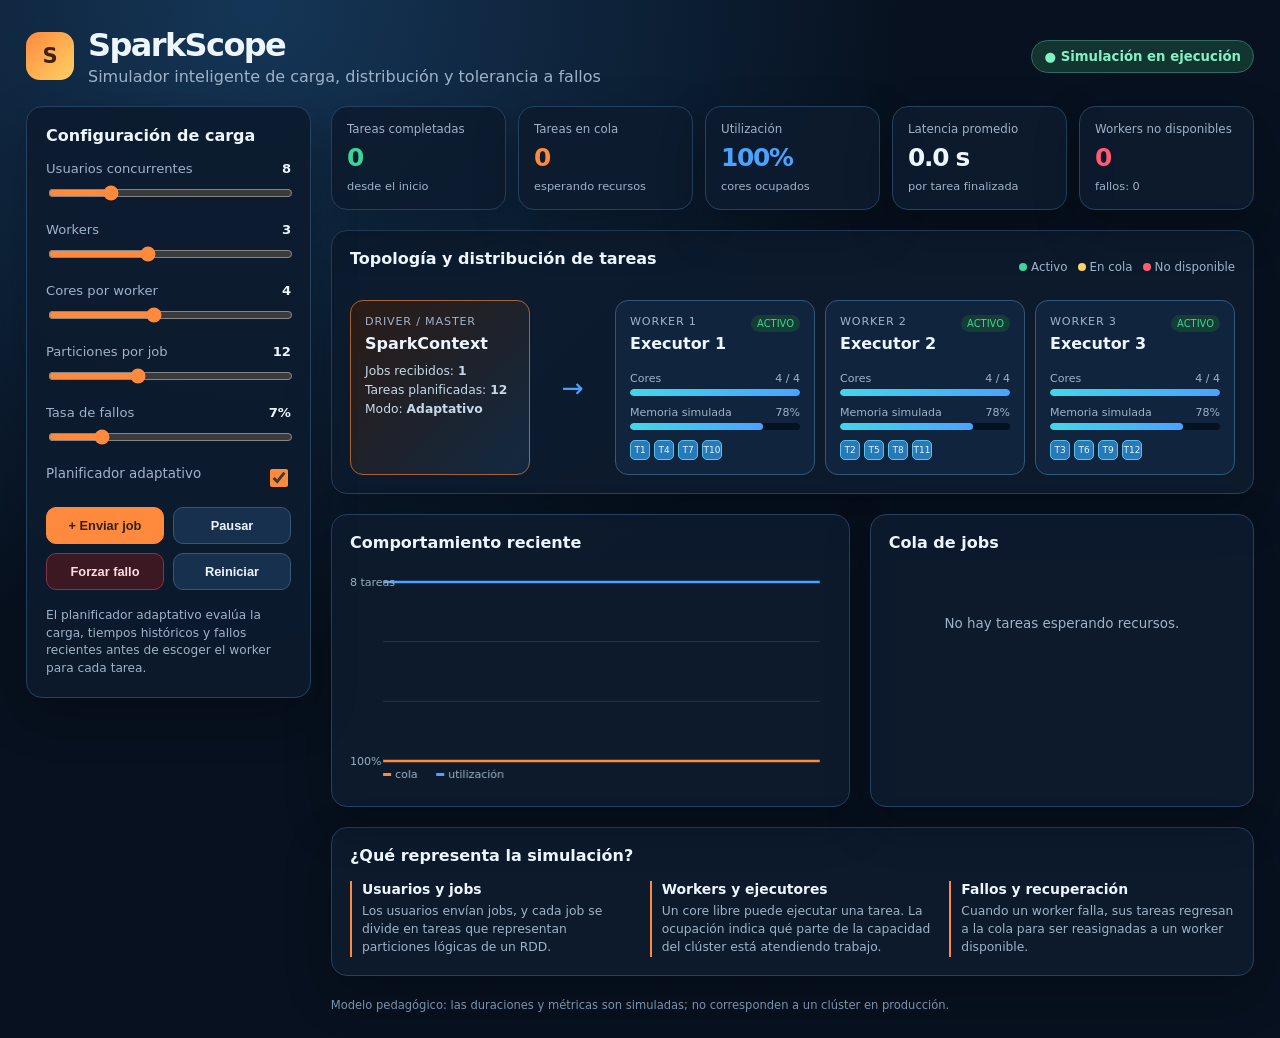
==== Simulador_Spark/index.html @ d9f94829 "subir simulador spark rdd" ====
<!doctype html>
<html lang="es">
<head>
  <meta charset="utf-8">
  <meta name="viewport" content="width=device-width, initial-scale=1">
  <title>SparkScope | Simulador Apache Spark</title>
  <style>
    :root{--bg:#07111f;--panel:#0d1b2e;--line:#24415f;--text:#edf5ff;--muted:#9fb3c8;--blue:#4aa3ff;--cyan:#41d7e7;--orange:#ff8a3d;--red:#ff5c73;--green:#3bd698;--yellow:#ffd166}
    *{box-sizing:border-box} body{margin:0;background:radial-gradient(circle at 20% 0,#153657 0,var(--bg) 45%);color:var(--text);font-family:Inter,system-ui,sans-serif}
    .shell{max-width:1500px;margin:auto;padding:26px}.head{display:flex;justify-content:space-between;gap:18px;align-items:center;margin-bottom:20px}.brand{display:flex;gap:14px;align-items:center}.logo{width:48px;height:48px;display:grid;place-items:center;border-radius:14px;background:linear-gradient(135deg,var(--orange),#ffd166);color:#3b210f;font-weight:900;font-size:21px}.head h1{margin:0;font-size:2rem;letter-spacing:-.05em}.head p{margin:3px 0 0;color:var(--muted)}.status{border:1px solid #2e6d64;color:#84f0c5;background:#12352f;border-radius:20px;padding:8px 12px;font-size:.83rem;font-weight:700}
    .layout{display:grid;grid-template-columns:285px minmax(0,1fr);gap:20px}.panel{background:rgba(13,27,46,.91);border:1px solid var(--line);border-radius:16px;box-shadow:0 18px 45px #0004}.controls{padding:19px;height:max-content;position:sticky;top:15px}h2{font-size:1rem;margin:0 0 16px}.control{margin-bottom:17px}.control-row{display:flex;justify-content:space-between;color:var(--muted);font-size:.82rem;margin-bottom:7px}.control-row b{color:var(--text)}input[type=range]{width:100%;accent-color:var(--orange)}.toggle{display:flex;justify-content:space-between;gap:10px;color:var(--muted);font-size:.84rem;margin-bottom:17px}.toggle input{accent-color:var(--orange);width:18px;height:18px}.buttons{display:grid;grid-template-columns:1fr 1fr;gap:9px}.btn{border:1px solid #345777;border-radius:10px;padding:10px;background:#17304d;color:var(--text);font-weight:700;font-size:.8rem;cursor:pointer}.btn:hover{background:#204264}.primary{background:var(--orange);border-color:var(--orange);color:#35200e}.danger{background:#3b1822;border-color:#863547;color:#ffdce2}.note{color:var(--muted);font-size:.76rem;line-height:1.45;margin:17px 0 0}
    .metrics{display:grid;grid-template-columns:repeat(5,1fr);gap:12px;margin-bottom:20px}.metric{padding:15px}.metric label{display:block;color:var(--muted);font-size:.74rem}.metric strong{display:block;font-size:1.55rem;letter-spacing:-.05em;margin:7px 0 3px}.metric small{color:var(--muted);font-size:.71rem}.green{color:var(--green)}.orange{color:var(--orange)}.blue{color:var(--blue)}.red{color:var(--red)}
    .cluster{padding:18px;margin-bottom:20px}.cluster-head{display:flex;justify-content:space-between;gap:10px;align-items:center;margin-bottom:16px}.legend{color:var(--muted);font-size:.74rem}.legend span{margin-left:10px}.legend i{display:inline-block;width:8px;height:8px;border-radius:50%;margin-right:4px}.topology{display:grid;grid-template-columns:180px 65px minmax(0,1fr);align-items:stretch;gap:10px}.node{padding:14px;border:1px solid #315879;border-radius:13px;background:#10243d}.driver{border-color:#a96331;background:linear-gradient(135deg,#2b1b15,#122941)}.type{font-size:.7rem;letter-spacing:.07em;text-transform:uppercase;color:var(--muted)}.name{font-weight:850;margin:6px 0 9px}.node-data{font-size:.77rem;line-height:1.55;color:#c7d9e9}.arrow{display:grid;place-items:center;color:var(--blue);font-size:1.65rem}.workers{display:grid;grid-template-columns:repeat(auto-fit,minmax(172px,1fr));gap:10px}.worker.down{background:#2a1621;border-color:#8d3549}.worker-top{display:flex;justify-content:space-between;gap:6px}.badge{font-size:.62rem;border-radius:20px;padding:3px 6px;background:#143e35;color:var(--green);height:max-content}.down .badge{color:#ff9cac;background:#4a1927}.bar-label{display:flex;justify-content:space-between;color:var(--muted);font-size:.69rem;margin:10px 0 4px}.bar{height:7px;background:#07111f;border-radius:20px;overflow:hidden}.bar div{height:100%;background:linear-gradient(90deg,var(--cyan),var(--blue));border-radius:20px}.down .bar div{background:var(--red)}.tasks{display:flex;flex-wrap:wrap;gap:4px;margin-top:10px}.task{width:20px;height:20px;border:1px solid #5bc2ec;background:#267ab8;border-radius:5px;display:grid;place-items:center;font-size:.56rem}.empty{background:#162b42;border-color:#29445e;color:#66809a}
    .bottom{display:grid;grid-template-columns:1.35fr 1fr;gap:20px}.chart,.queue,.info{padding:18px}canvas{width:100%;height:220px;display:block;margin-top:12px}.jobs{display:grid;gap:8px;max-height:250px;overflow:auto}.job{border-left:3px solid var(--yellow);padding:8px 10px;background:#10243d;border-radius:0 8px 8px 0;font-size:.78rem}.job span{color:var(--muted)}.empty-msg{color:var(--muted);text-align:center;padding:48px 8px;font-size:.84rem}.info{margin-top:20px}.info-grid{display:grid;grid-template-columns:repeat(3,1fr);gap:14px}.info-item{border-left:2px solid var(--orange);padding-left:10px}.info-item h3{font-size:.87rem;margin:0}.info-item p{color:var(--muted);font-size:.77rem;line-height:1.45;margin:6px 0 0}footer{text-align:center;color:#7892ad;font-size:.72rem;margin:22px 0 0}
    @media(max-width:1080px){.layout{grid-template-columns:1fr}.controls{position:static}.metrics{grid-template-columns:repeat(3,1fr)}}@media(max-width:680px){.shell{padding:15px}.head{align-items:flex-start}.head h1{font-size:1.55rem}.head p{font-size:.8rem}.status{display:none}.metrics,.bottom,.info-grid{grid-template-columns:1fr}.topology{grid-template-columns:1fr}.arrow{transform:rotate(90deg);min-height:28px}}
  </style>
</head>
<body>
  <div class="shell">
    <header class="head">
      <div class="brand"><div class="logo">S</div><div><h1>SparkScope</h1><p>Simulador inteligente de carga, distribución y tolerancia a fallos</p></div></div>
      <div class="status" id="status">● Simulación en ejecución</div>
    </header>
    <div class="layout">
      <aside class="panel controls">
        <h2>Configuración de carga</h2>
        <div class="control"><div class="control-row"><span>Usuarios concurrentes</span><b id="usersValue">8</b></div><input id="users" type="range" min="1" max="30" value="8"></div>
        <div class="control"><div class="control-row"><span>Workers</span><b id="workersValue">3</b></div><input id="workers" type="range" min="1" max="6" value="3"></div>
        <div class="control"><div class="control-row"><span>Cores por worker</span><b id="coresValue">4</b></div><input id="cores" type="range" min="1" max="8" value="4"></div>
        <div class="control"><div class="control-row"><span>Particiones por job</span><b id="partitionsValue">12</b></div><input id="partitions" type="range" min="2" max="30" value="12"></div>
        <div class="control"><div class="control-row"><span>Tasa de fallos</span><b id="faultValue">7%</b></div><input id="faultRate" type="range" min="0" max="35" value="7"></div>
        <label class="toggle"><span>Planificador adaptativo</span><input id="adaptive" type="checkbox" checked></label>
        <div class="buttons"><button class="btn primary" id="addJob">+ Enviar job</button><button class="btn" id="toggle">Pausar</button><button class="btn danger" id="fail">Forzar fallo</button><button class="btn" id="reset">Reiniciar</button></div>
        <p class="note">El planificador adaptativo evalúa la carga, tiempos históricos y fallos recientes antes de escoger el worker para cada tarea.</p>
      </aside>
      <main>
        <section class="metrics">
          <article class="panel metric"><label>Tareas completadas</label><strong class="green" id="completed">0</strong><small>desde el inicio</small></article>
          <article class="panel metric"><label>Tareas en cola</label><strong class="orange" id="queued">0</strong><small>esperando recursos</small></article>
          <article class="panel metric"><label>Utilización</label><strong class="blue" id="utilization">0%</strong><small>cores ocupados</small></article>
          <article class="panel metric"><label>Latencia promedio</label><strong id="latency">0.0 s</strong><small>por tarea finalizada</small></article>
          <article class="panel metric"><label>Workers no disponibles</label><strong class="red" id="down">0</strong><small>fallos: <span id="failures">0</span></small></article>
        </section>
        <section class="panel cluster">
          <div class="cluster-head"><h2>Topología y distribución de tareas</h2><div class="legend"><span><i style="background:#3bd698"></i>Activo</span><span><i style="background:#ffd166"></i>En cola</span><span><i style="background:#ff5c73"></i>No disponible</span></div></div>
          <div class="topology">
            <article class="node driver"><div class="type">Driver / Master</div><div class="name">SparkContext</div><div class="node-data">Jobs recibidos: <b id="jobsReceived">0</b><br>Tareas planificadas: <b id="scheduled">0</b><br>Modo: <b id="mode">Adaptativo</b></div></article>
            <div class="arrow">→</div><div class="workers" id="workersContainer"></div>
          </div>
        </section>
        <section class="bottom">
          <article class="panel chart"><h2>Comportamiento reciente</h2><canvas id="chart"></canvas></article>
          <article class="panel queue"><h2>Cola de jobs</h2><div class="jobs" id="jobs"></div></article>
        </section>
        <section class="panel info"><h2>¿Qué representa la simulación?</h2><div class="info-grid">
          <div class="info-item"><h3>Usuarios y jobs</h3><p>Los usuarios envían jobs, y cada job se divide en tareas que representan particiones lógicas de un RDD.</p></div>
          <div class="info-item"><h3>Workers y ejecutores</h3><p>Un core libre puede ejecutar una tarea. La ocupación indica qué parte de la capacidad del clúster está atendiendo trabajo.</p></div>
          <div class="info-item"><h3>Fallos y recuperación</h3><p>Cuando un worker falla, sus tareas regresan a la cola para ser reasignadas a un worker disponible.</p></div>
        </div></section>
      </main>
    </div>
    <footer>Modelo pedagógico: las duraciones y métricas son simuladas; no corresponden a un clúster en producción.</footer>
  </div>
  <script>
    "use strict";
    // Controles que permiten modificar el tamaño y comportamiento del clúster.
    const input = {
      users: document.getElementById("users"), workers: document.getElementById("workers"),
      cores: document.getElementById("cores"), partitions: document.getElementById("partitions"),
      faultRate: document.getElementById("faultRate"), adaptive: document.getElementById("adaptive")
    };
    const labels = {
      users: document.getElementById("usersValue"), workers: document.getElementById("workersValue"),
      cores: document.getElementById("coresValue"), partitions: document.getElementById("partitionsValue"),
      faultRate: document.getElementById("faultValue")
    };
    // Estado central. Las tareas viven en cola o dentro de un worker.
    const state = {running:true, jobId:0, taskId:0, completed:0, failures:0, totalLatency:0, jobsReceived:0, scheduled:0, autoClock:0, workers:[], queue:[], history:[]};
    function settings(){return {users:+input.users.value,workerCount:+input.workers.value,cores:+input.cores.value,partitions:+input.partitions.value,faultRate:+input.faultRate.value,adaptive:input.adaptive.checked};}
    function random(min,max){return Math.floor(Math.random()*(max-min+1))+min;}
    function updateLabels(){labels.users.textContent=input.users.value;labels.workers.textContent=input.workers.value;labels.cores.textContent=input.cores.value;labels.partitions.textContent=input.partitions.value;labels.faultRate.textContent=input.faultRate.value+"%";}
    function worker(id){return {id:id,status:"up",recovery:0,tasks:[],durations:[],recentFailures:0};}
    // Si se reducen workers, sus tareas no se pierden: regresan a la cola.
    function syncWorkers(){const total=settings().workerCount;while(state.workers.length<total)state.workers.push(worker(state.workers.length+1));while(state.workers.length>total){const removed=state.workers.pop();removed.tasks.forEach(function(t){t.assignedTo=null;state.queue.unshift(t);});}}
    // Un job se divide en una tarea por cada partición seleccionada.
    function submitJob(){const cfg=settings(),id=++state.jobId;for(let i=0;i<cfg.partitions;i+=1)state.queue.push({id:++state.taskId,jobId:id,remaining:random(4,11),original:0,wait:0,assignedTo:null});state.jobsReceived+=1;state.scheduled+=cfg.partitions;}
    function freeWorkers(){const cfg=settings();return state.workers.filter(function(w){return w.status==="up"&&w.tasks.length<cfg.cores;});}
    // La puntuación representa una decisión adaptativa basada en observaciones previas.
    function score(w,cores){const avg=w.durations.length?w.durations.reduce(function(a,b){return a+b;},0)/w.durations.length:7;return w.tasks.length/cores*5+avg*.18+w.tasks.length*.14+w.recentFailures*1.4;}
    function schedule(){const cfg=settings();let available=freeWorkers();while(state.queue.length&&available.length){let chosen=available[0];if(cfg.adaptive)chosen=available.reduce(function(best,candidate){return score(candidate,cfg.cores)<score(best,cfg.cores)?candidate:best;},available[0]);const task=state.queue.shift();task.assignedTo=chosen.id;task.original=task.remaining;chosen.tasks.push(task);available=freeWorkers();}}
    function progress(){state.workers.forEach(function(w){if(w.status!=="up")return;for(let i=w.tasks.length-1;i>=0;i-=1){const task=w.tasks[i];task.remaining-=1;if(task.remaining<=0){const latency=task.original+task.wait;state.completed+=1;state.totalLatency+=latency;w.durations.push(task.original);if(w.durations.length>10)w.durations.shift();w.tasks.splice(i,1);}}});state.queue.forEach(function(t){t.wait+=1;});}
    // Al fallar, las tareas activas vuelven a estar disponibles para reasignación.
    function failWorker(w){if(!w||w.status!=="up")return false;w.status="down";w.recovery=random(5,10);w.recentFailures+=1;state.failures+=1;w.tasks.forEach(function(t){t.assignedTo=null;t.remaining=Math.max(2,t.remaining);state.queue.unshift(t);});w.tasks=[];return true;}
    function recover(){state.workers.forEach(function(w){if(w.status==="down"){w.recovery-=1;if(w.recovery<=0){w.status="up";w.recentFailures=Math.max(0,w.recentFailures-1);}}});}
    function autoJob(){const cfg=settings();state.autoClock+=1;const interval=Math.max(3,19-Math.floor(cfg.users/2));if(state.autoClock>=interval){submitJob();state.autoClock=0;}}
    function randomFailure(){const cfg=settings();if(Math.random()<cfg.faultRate/1000){const candidates=state.workers.filter(function(w){return w.status==="up";});if(candidates.length)failWorker(candidates[random(0,candidates.length-1)]);}}
    function pct(value,total){return total?Math.min(100,Math.round(value*100/total)):0;}
    function record(){const cfg=settings(),capacity=state.workers.length*cfg.cores,active=state.workers.reduce(function(sum,w){return sum+w.tasks.length;},0);state.history.push({queue:state.queue.length,util:pct(active,capacity)});if(state.history.length>30)state.history.shift();}
    function renderWorkers(){const cfg=settings(),box=document.getElementById("workersContainer");box.innerHTML="";state.workers.forEach(function(w){const active=w.tasks.length,memory=Math.min(100,active*18+(w.status==="down"?0:6)),card=document.createElement("article");card.className="node worker"+(w.status==="down"?" down":"");let tasks="";for(let i=0;i<cfg.cores;i+=1){const t=w.tasks[i];tasks+=t?'<div class="task" title="Job '+t.jobId+', tarea '+t.id+'">T'+t.id+"</div>":'<div class="task empty">·</div>';}const status=w.status==="down"?"RECUPERANDO "+w.recovery+"s":"ACTIVO";card.innerHTML='<div class="worker-top"><div><div class="type">Worker '+w.id+'</div><div class="name">Executor '+w.id+'</div></div><span class="badge">'+status+"</span></div>"+'<div class="bar-label"><span>Cores</span><span>'+active+" / "+cfg.cores+"</span></div><div class=\"bar\"><div style=\"width:"+pct(active,cfg.cores)+'%"></div></div><div class="bar-label"><span>Memoria simulada</span><span>'+memory+'%</span></div><div class="bar"><div style="width:'+memory+'%"></div></div><div class="tasks">'+tasks+"</div>";box.appendChild(card);});}
    function renderJobs(){const box=document.getElementById("jobs");if(!state.queue.length){box.innerHTML='<div class="empty-msg">No hay tareas esperando recursos.</div>';return;}const grouped={};state.queue.forEach(function(t){grouped[t.jobId]=(grouped[t.jobId]||0)+1;});box.innerHTML=Object.keys(grouped).slice(0,8).map(function(id){return '<div class="job"><b>Job '+id+"</b><br><span>"+grouped[id]+" tarea(s) pendientes</span></div>";}).join("");}
    function renderMetrics(){const cfg=settings(),capacity=state.workers.length*cfg.cores,active=state.workers.reduce(function(sum,w){return sum+w.tasks.length;},0),down=state.workers.filter(function(w){return w.status!=="up";}).length;document.getElementById("completed").textContent=state.completed;document.getElementById("queued").textContent=state.queue.length;document.getElementById("utilization").textContent=pct(active,capacity)+"%";document.getElementById("latency").textContent=(state.completed?state.totalLatency/state.completed:0).toFixed(1)+" s";document.getElementById("down").textContent=down;document.getElementById("failures").textContent=state.failures;document.getElementById("jobsReceived").textContent=state.jobsReceived;document.getElementById("scheduled").textContent=state.scheduled;document.getElementById("mode").textContent=cfg.adaptive?"Adaptativo":"Primero disponible";document.getElementById("status").textContent=state.running?"● Simulación en ejecución":"● Simulación pausada";}
    // Gráfica Canvas propia para que el archivo no dependa de una biblioteca o CDN.
    function renderChart(){const canvas=document.getElementById("chart"),rect=canvas.getBoundingClientRect(),ratio=window.devicePixelRatio||1,ctx=canvas.getContext("2d");canvas.width=Math.max(1,Math.floor(rect.width*ratio));canvas.height=Math.max(1,Math.floor(rect.height*ratio));ctx.scale(ratio,ratio);const w=rect.width,h=rect.height,p={l:33,r:12,t:14,b:27},data=state.history.length?state.history:[{queue:0,util:0}],maxQueue=Math.max(8,data.reduce(function(m,v){return Math.max(m,v.queue);},0));ctx.clearRect(0,0,w,h);ctx.strokeStyle="rgba(159,179,200,.18)";for(let i=0;i<4;i+=1){const y=p.t+i*(h-p.t-p.b)/3;ctx.beginPath();ctx.moveTo(p.l,y);ctx.lineTo(w-p.r,y);ctx.stroke();}function line(key,max,color){ctx.strokeStyle=color;ctx.lineWidth=2.5;ctx.beginPath();data.forEach(function(v,i){const x=p.l+i*(w-p.l-p.r)/Math.max(1,data.length-1),y=h-p.b-v[key]*(h-p.t-p.b)/max;if(i===0)ctx.moveTo(x,y);else ctx.lineTo(x,y);});ctx.stroke();}line("queue",maxQueue,"#ff8a3d");line("util",100,"#4aa3ff");ctx.font="11px system-ui";ctx.fillStyle="#ff8a3d";ctx.fillRect(p.l,h-15,8,3);ctx.fillStyle="#9fb3c8";ctx.fillText("cola",p.l+12,h-10);ctx.fillStyle="#4aa3ff";ctx.fillRect(p.l+53,h-15,8,3);ctx.fillStyle="#9fb3c8";ctx.fillText("utilización",p.l+65,h-10);ctx.fillText(maxQueue+" tareas",0,p.t+4);ctx.fillText("100%",0,h-p.b+4);}
    function render(){renderMetrics();renderWorkers();renderJobs();renderChart();}
    // Bucle: recuperación, progreso, nueva carga, fallos, planificación y renderizado.
    function tick(){if(!state.running)return;syncWorkers();recover();progress();autoJob();randomFailure();schedule();record();render();}
    function reset(){Object.assign(state,{running:true,jobId:0,taskId:0,completed:0,failures:0,totalLatency:0,jobsReceived:0,scheduled:0,autoClock:0,workers:[],queue:[],history:[]});syncWorkers();submitJob();schedule();record();document.getElementById("toggle").textContent="Pausar";render();}
    Object.keys(input).forEach(function(key){input[key].addEventListener("input",function(){updateLabels();syncWorkers();schedule();render();});});
    document.getElementById("addJob").addEventListener("click",function(){submitJob();schedule();render();});
    document.getElementById("toggle").addEventListener("click",function(){state.running=!state.running;this.textContent=state.running?"Pausar":"Reanudar";render();});
    document.getElementById("fail").addEventListener("click",function(){const candidates=state.workers.filter(function(w){return w.status==="up";});if(candidates.length)failWorker(candidates[random(0,candidates.length-1)]);schedule();render();});
    document.getElementById("reset").addEventListener("click",reset);window.addEventListener("resize",renderChart);
    updateLabels();reset();window.setInterval(tick,700);
  </script>
</body>
</html>
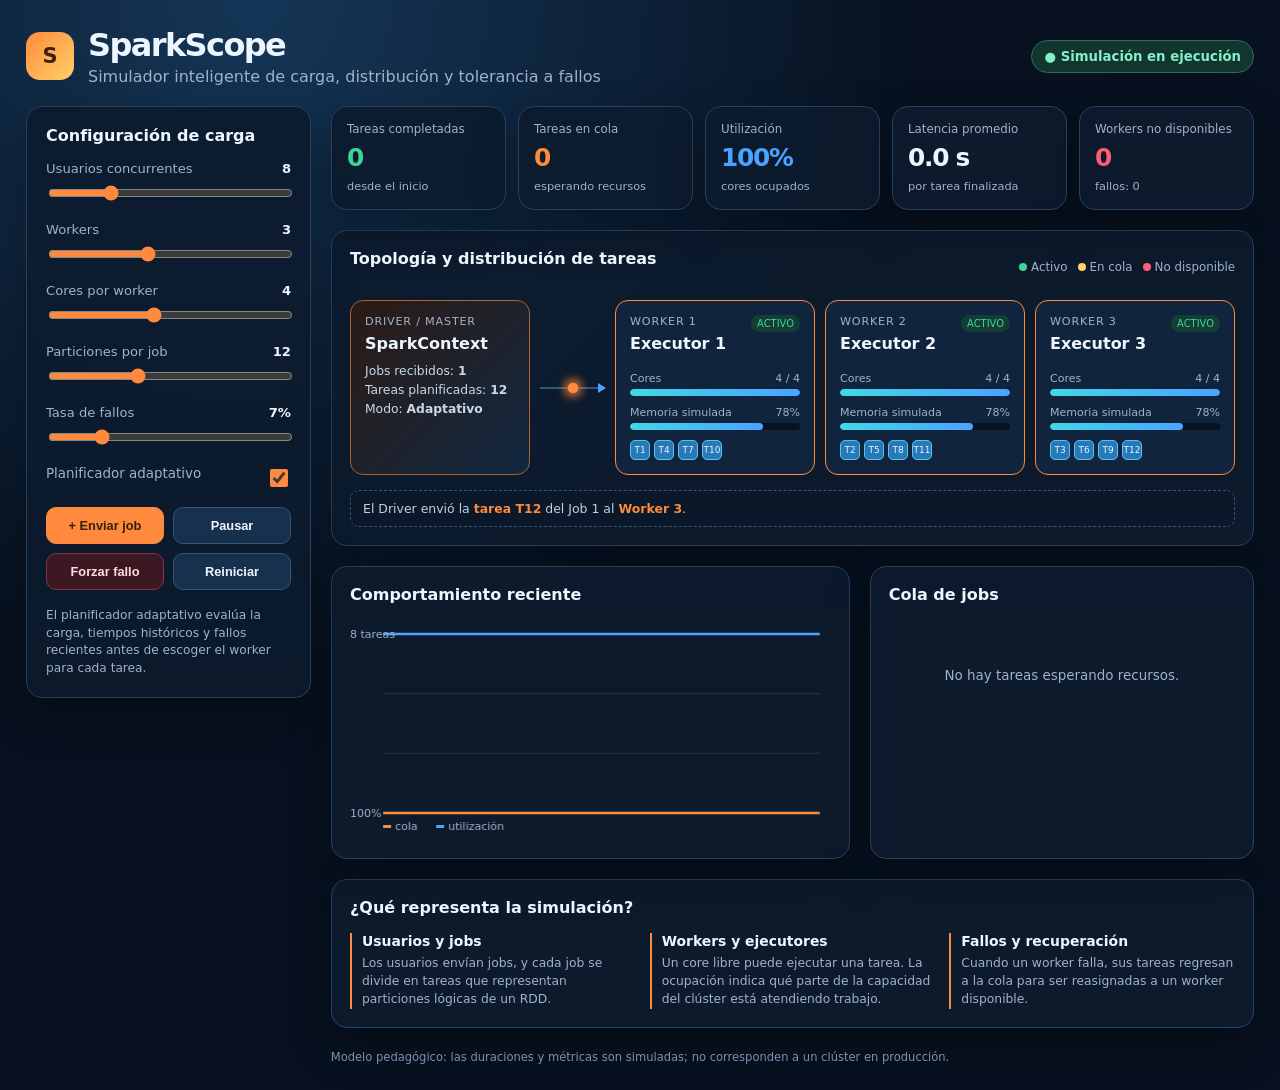
==== commit 806f02f8: "animacion de drivers" ====
--- a/Simulador_Spark/index.html
+++ b/Simulador_Spark/index.html
@@ -4,16 +4,8 @@
   <meta charset="utf-8">
   <meta name="viewport" content="width=device-width, initial-scale=1">
   <title>SparkScope | Simulador Apache Spark</title>
-  <style>
-    :root{--bg:#07111f;--panel:#0d1b2e;--line:#24415f;--text:#edf5ff;--muted:#9fb3c8;--blue:#4aa3ff;--cyan:#41d7e7;--orange:#ff8a3d;--red:#ff5c73;--green:#3bd698;--yellow:#ffd166}
-    *{box-sizing:border-box} body{margin:0;background:radial-gradient(circle at 20% 0,#153657 0,var(--bg) 45%);color:var(--text);font-family:Inter,system-ui,sans-serif}
-    .shell{max-width:1500px;margin:auto;padding:26px}.head{display:flex;justify-content:space-between;gap:18px;align-items:center;margin-bottom:20px}.brand{display:flex;gap:14px;align-items:center}.logo{width:48px;height:48px;display:grid;place-items:center;border-radius:14px;background:linear-gradient(135deg,var(--orange),#ffd166);color:#3b210f;font-weight:900;font-size:21px}.head h1{margin:0;font-size:2rem;letter-spacing:-.05em}.head p{margin:3px 0 0;color:var(--muted)}.status{border:1px solid #2e6d64;color:#84f0c5;background:#12352f;border-radius:20px;padding:8px 12px;font-size:.83rem;font-weight:700}
-    .layout{display:grid;grid-template-columns:285px minmax(0,1fr);gap:20px}.panel{background:rgba(13,27,46,.91);border:1px solid var(--line);border-radius:16px;box-shadow:0 18px 45px #0004}.controls{padding:19px;height:max-content;position:sticky;top:15px}h2{font-size:1rem;margin:0 0 16px}.control{margin-bottom:17px}.control-row{display:flex;justify-content:space-between;color:var(--muted);font-size:.82rem;margin-bottom:7px}.control-row b{color:var(--text)}input[type=range]{width:100%;accent-color:var(--orange)}.toggle{display:flex;justify-content:space-between;gap:10px;color:var(--muted);font-size:.84rem;margin-bottom:17px}.toggle input{accent-color:var(--orange);width:18px;height:18px}.buttons{display:grid;grid-template-columns:1fr 1fr;gap:9px}.btn{border:1px solid #345777;border-radius:10px;padding:10px;background:#17304d;color:var(--text);font-weight:700;font-size:.8rem;cursor:pointer}.btn:hover{background:#204264}.primary{background:var(--orange);border-color:var(--orange);color:#35200e}.danger{background:#3b1822;border-color:#863547;color:#ffdce2}.note{color:var(--muted);font-size:.76rem;line-height:1.45;margin:17px 0 0}
-    .metrics{display:grid;grid-template-columns:repeat(5,1fr);gap:12px;margin-bottom:20px}.metric{padding:15px}.metric label{display:block;color:var(--muted);font-size:.74rem}.metric strong{display:block;font-size:1.55rem;letter-spacing:-.05em;margin:7px 0 3px}.metric small{color:var(--muted);font-size:.71rem}.green{color:var(--green)}.orange{color:var(--orange)}.blue{color:var(--blue)}.red{color:var(--red)}
-    .cluster{padding:18px;margin-bottom:20px}.cluster-head{display:flex;justify-content:space-between;gap:10px;align-items:center;margin-bottom:16px}.legend{color:var(--muted);font-size:.74rem}.legend span{margin-left:10px}.legend i{display:inline-block;width:8px;height:8px;border-radius:50%;margin-right:4px}.topology{display:grid;grid-template-columns:180px 65px minmax(0,1fr);align-items:stretch;gap:10px}.node{padding:14px;border:1px solid #315879;border-radius:13px;background:#10243d}.driver{border-color:#a96331;background:linear-gradient(135deg,#2b1b15,#122941)}.type{font-size:.7rem;letter-spacing:.07em;text-transform:uppercase;color:var(--muted)}.name{font-weight:850;margin:6px 0 9px}.node-data{font-size:.77rem;line-height:1.55;color:#c7d9e9}.arrow{display:grid;place-items:center;color:var(--blue);font-size:1.65rem}.workers{display:grid;grid-template-columns:repeat(auto-fit,minmax(172px,1fr));gap:10px}.worker.down{background:#2a1621;border-color:#8d3549}.worker-top{display:flex;justify-content:space-between;gap:6px}.badge{font-size:.62rem;border-radius:20px;padding:3px 6px;background:#143e35;color:var(--green);height:max-content}.down .badge{color:#ff9cac;background:#4a1927}.bar-label{display:flex;justify-content:space-between;color:var(--muted);font-size:.69rem;margin:10px 0 4px}.bar{height:7px;background:#07111f;border-radius:20px;overflow:hidden}.bar div{height:100%;background:linear-gradient(90deg,var(--cyan),var(--blue));border-radius:20px}.down .bar div{background:var(--red)}.tasks{display:flex;flex-wrap:wrap;gap:4px;margin-top:10px}.task{width:20px;height:20px;border:1px solid #5bc2ec;background:#267ab8;border-radius:5px;display:grid;place-items:center;font-size:.56rem}.empty{background:#162b42;border-color:#29445e;color:#66809a}
-    .bottom{display:grid;grid-template-columns:1.35fr 1fr;gap:20px}.chart,.queue,.info{padding:18px}canvas{width:100%;height:220px;display:block;margin-top:12px}.jobs{display:grid;gap:8px;max-height:250px;overflow:auto}.job{border-left:3px solid var(--yellow);padding:8px 10px;background:#10243d;border-radius:0 8px 8px 0;font-size:.78rem}.job span{color:var(--muted)}.empty-msg{color:var(--muted);text-align:center;padding:48px 8px;font-size:.84rem}.info{margin-top:20px}.info-grid{display:grid;grid-template-columns:repeat(3,1fr);gap:14px}.info-item{border-left:2px solid var(--orange);padding-left:10px}.info-item h3{font-size:.87rem;margin:0}.info-item p{color:var(--muted);font-size:.77rem;line-height:1.45;margin:6px 0 0}footer{text-align:center;color:#7892ad;font-size:.72rem;margin:22px 0 0}
-    @media(max-width:1080px){.layout{grid-template-columns:1fr}.controls{position:static}.metrics{grid-template-columns:repeat(3,1fr)}}@media(max-width:680px){.shell{padding:15px}.head{align-items:flex-start}.head h1{font-size:1.55rem}.head p{font-size:.8rem}.status{display:none}.metrics,.bottom,.info-grid{grid-template-columns:1fr}.topology{grid-template-columns:1fr}.arrow{transform:rotate(90deg);min-height:28px}}
-  </style>
+  <!-- Los estilos viven en css/style.css para separarlos de la estructura HTML. -->
+  <link rel="stylesheet" href="css/style.css">
 </head>
 <body>
   <div class="shell">
@@ -45,7 +37,18 @@
           <div class="cluster-head"><h2>Topología y distribución de tareas</h2><div class="legend"><span><i style="background:#3bd698"></i>Activo</span><span><i style="background:#ffd166"></i>En cola</span><span><i style="background:#ff5c73"></i>No disponible</span></div></div>
           <div class="topology">
             <article class="node driver"><div class="type">Driver / Master</div><div class="name">SparkContext</div><div class="node-data">Jobs recibidos: <b id="jobsReceived">0</b><br>Tareas planificadas: <b id="scheduled">0</b><br>Modo: <b id="mode">Adaptativo</b></div></article>
-            <div class="arrow">→</div><div class="workers" id="workersContainer"></div>
+            <!-- Esta conexión representa el envío de tareas desde el Driver
+                 hacia los executors ubicados en los workers. -->
+            <div class="arrow" aria-label="Flujo de tareas del driver a los workers">
+              <span class="route"></span>
+              <span class="packet packet-one"></span>
+              <span class="packet packet-two"></span>
+              <span class="packet packet-three"></span>
+            </div>
+            <div class="workers" id="workersContainer"></div>
+          </div>
+          <div class="dispatch-summary" id="dispatchSummary">
+            El Driver está esperando tareas para distribuir.
           </div>
         </section>
         <section class="bottom">
@@ -61,56 +64,9 @@
     </div>
     <footer>Modelo pedagógico: las duraciones y métricas son simuladas; no corresponden a un clúster en producción.</footer>
   </div>
-  <script>
-    "use strict";
-    // Controles que permiten modificar el tamaño y comportamiento del clúster.
-    const input = {
-      users: document.getElementById("users"), workers: document.getElementById("workers"),
-      cores: document.getElementById("cores"), partitions: document.getElementById("partitions"),
-      faultRate: document.getElementById("faultRate"), adaptive: document.getElementById("adaptive")
-    };
-    const labels = {
-      users: document.getElementById("usersValue"), workers: document.getElementById("workersValue"),
-      cores: document.getElementById("coresValue"), partitions: document.getElementById("partitionsValue"),
-      faultRate: document.getElementById("faultValue")
-    };
-    // Estado central. Las tareas viven en cola o dentro de un worker.
-    const state = {running:true, jobId:0, taskId:0, completed:0, failures:0, totalLatency:0, jobsReceived:0, scheduled:0, autoClock:0, workers:[], queue:[], history:[]};
-    function settings(){return {users:+input.users.value,workerCount:+input.workers.value,cores:+input.cores.value,partitions:+input.partitions.value,faultRate:+input.faultRate.value,adaptive:input.adaptive.checked};}
-    function random(min,max){return Math.floor(Math.random()*(max-min+1))+min;}
-    function updateLabels(){labels.users.textContent=input.users.value;labels.workers.textContent=input.workers.value;labels.cores.textContent=input.cores.value;labels.partitions.textContent=input.partitions.value;labels.faultRate.textContent=input.faultRate.value+"%";}
-    function worker(id){return {id:id,status:"up",recovery:0,tasks:[],durations:[],recentFailures:0};}
-    // Si se reducen workers, sus tareas no se pierden: regresan a la cola.
-    function syncWorkers(){const total=settings().workerCount;while(state.workers.length<total)state.workers.push(worker(state.workers.length+1));while(state.workers.length>total){const removed=state.workers.pop();removed.tasks.forEach(function(t){t.assignedTo=null;state.queue.unshift(t);});}}
-    // Un job se divide en una tarea por cada partición seleccionada.
-    function submitJob(){const cfg=settings(),id=++state.jobId;for(let i=0;i<cfg.partitions;i+=1)state.queue.push({id:++state.taskId,jobId:id,remaining:random(4,11),original:0,wait:0,assignedTo:null});state.jobsReceived+=1;state.scheduled+=cfg.partitions;}
-    function freeWorkers(){const cfg=settings();return state.workers.filter(function(w){return w.status==="up"&&w.tasks.length<cfg.cores;});}
-    // La puntuación representa una decisión adaptativa basada en observaciones previas.
-    function score(w,cores){const avg=w.durations.length?w.durations.reduce(function(a,b){return a+b;},0)/w.durations.length:7;return w.tasks.length/cores*5+avg*.18+w.tasks.length*.14+w.recentFailures*1.4;}
-    function schedule(){const cfg=settings();let available=freeWorkers();while(state.queue.length&&available.length){let chosen=available[0];if(cfg.adaptive)chosen=available.reduce(function(best,candidate){return score(candidate,cfg.cores)<score(best,cfg.cores)?candidate:best;},available[0]);const task=state.queue.shift();task.assignedTo=chosen.id;task.original=task.remaining;chosen.tasks.push(task);available=freeWorkers();}}
-    function progress(){state.workers.forEach(function(w){if(w.status!=="up")return;for(let i=w.tasks.length-1;i>=0;i-=1){const task=w.tasks[i];task.remaining-=1;if(task.remaining<=0){const latency=task.original+task.wait;state.completed+=1;state.totalLatency+=latency;w.durations.push(task.original);if(w.durations.length>10)w.durations.shift();w.tasks.splice(i,1);}}});state.queue.forEach(function(t){t.wait+=1;});}
-    // Al fallar, las tareas activas vuelven a estar disponibles para reasignación.
-    function failWorker(w){if(!w||w.status!=="up")return false;w.status="down";w.recovery=random(5,10);w.recentFailures+=1;state.failures+=1;w.tasks.forEach(function(t){t.assignedTo=null;t.remaining=Math.max(2,t.remaining);state.queue.unshift(t);});w.tasks=[];return true;}
-    function recover(){state.workers.forEach(function(w){if(w.status==="down"){w.recovery-=1;if(w.recovery<=0){w.status="up";w.recentFailures=Math.max(0,w.recentFailures-1);}}});}
-    function autoJob(){const cfg=settings();state.autoClock+=1;const interval=Math.max(3,19-Math.floor(cfg.users/2));if(state.autoClock>=interval){submitJob();state.autoClock=0;}}
-    function randomFailure(){const cfg=settings();if(Math.random()<cfg.faultRate/1000){const candidates=state.workers.filter(function(w){return w.status==="up";});if(candidates.length)failWorker(candidates[random(0,candidates.length-1)]);}}
-    function pct(value,total){return total?Math.min(100,Math.round(value*100/total)):0;}
-    function record(){const cfg=settings(),capacity=state.workers.length*cfg.cores,active=state.workers.reduce(function(sum,w){return sum+w.tasks.length;},0);state.history.push({queue:state.queue.length,util:pct(active,capacity)});if(state.history.length>30)state.history.shift();}
-    function renderWorkers(){const cfg=settings(),box=document.getElementById("workersContainer");box.innerHTML="";state.workers.forEach(function(w){const active=w.tasks.length,memory=Math.min(100,active*18+(w.status==="down"?0:6)),card=document.createElement("article");card.className="node worker"+(w.status==="down"?" down":"");let tasks="";for(let i=0;i<cfg.cores;i+=1){const t=w.tasks[i];tasks+=t?'<div class="task" title="Job '+t.jobId+', tarea '+t.id+'">T'+t.id+"</div>":'<div class="task empty">·</div>';}const status=w.status==="down"?"RECUPERANDO "+w.recovery+"s":"ACTIVO";card.innerHTML='<div class="worker-top"><div><div class="type">Worker '+w.id+'</div><div class="name">Executor '+w.id+'</div></div><span class="badge">'+status+"</span></div>"+'<div class="bar-label"><span>Cores</span><span>'+active+" / "+cfg.cores+"</span></div><div class=\"bar\"><div style=\"width:"+pct(active,cfg.cores)+'%"></div></div><div class="bar-label"><span>Memoria simulada</span><span>'+memory+'%</span></div><div class="bar"><div style="width:'+memory+'%"></div></div><div class="tasks">'+tasks+"</div>";box.appendChild(card);});}
-    function renderJobs(){const box=document.getElementById("jobs");if(!state.queue.length){box.innerHTML='<div class="empty-msg">No hay tareas esperando recursos.</div>';return;}const grouped={};state.queue.forEach(function(t){grouped[t.jobId]=(grouped[t.jobId]||0)+1;});box.innerHTML=Object.keys(grouped).slice(0,8).map(function(id){return '<div class="job"><b>Job '+id+"</b><br><span>"+grouped[id]+" tarea(s) pendientes</span></div>";}).join("");}
-    function renderMetrics(){const cfg=settings(),capacity=state.workers.length*cfg.cores,active=state.workers.reduce(function(sum,w){return sum+w.tasks.length;},0),down=state.workers.filter(function(w){return w.status!=="up";}).length;document.getElementById("completed").textContent=state.completed;document.getElementById("queued").textContent=state.queue.length;document.getElementById("utilization").textContent=pct(active,capacity)+"%";document.getElementById("latency").textContent=(state.completed?state.totalLatency/state.completed:0).toFixed(1)+" s";document.getElementById("down").textContent=down;document.getElementById("failures").textContent=state.failures;document.getElementById("jobsReceived").textContent=state.jobsReceived;document.getElementById("scheduled").textContent=state.scheduled;document.getElementById("mode").textContent=cfg.adaptive?"Adaptativo":"Primero disponible";document.getElementById("status").textContent=state.running?"● Simulación en ejecución":"● Simulación pausada";}
-    // Gráfica Canvas propia para que el archivo no dependa de una biblioteca o CDN.
-    function renderChart(){const canvas=document.getElementById("chart"),rect=canvas.getBoundingClientRect(),ratio=window.devicePixelRatio||1,ctx=canvas.getContext("2d");canvas.width=Math.max(1,Math.floor(rect.width*ratio));canvas.height=Math.max(1,Math.floor(rect.height*ratio));ctx.scale(ratio,ratio);const w=rect.width,h=rect.height,p={l:33,r:12,t:14,b:27},data=state.history.length?state.history:[{queue:0,util:0}],maxQueue=Math.max(8,data.reduce(function(m,v){return Math.max(m,v.queue);},0));ctx.clearRect(0,0,w,h);ctx.strokeStyle="rgba(159,179,200,.18)";for(let i=0;i<4;i+=1){const y=p.t+i*(h-p.t-p.b)/3;ctx.beginPath();ctx.moveTo(p.l,y);ctx.lineTo(w-p.r,y);ctx.stroke();}function line(key,max,color){ctx.strokeStyle=color;ctx.lineWidth=2.5;ctx.beginPath();data.forEach(function(v,i){const x=p.l+i*(w-p.l-p.r)/Math.max(1,data.length-1),y=h-p.b-v[key]*(h-p.t-p.b)/max;if(i===0)ctx.moveTo(x,y);else ctx.lineTo(x,y);});ctx.stroke();}line("queue",maxQueue,"#ff8a3d");line("util",100,"#4aa3ff");ctx.font="11px system-ui";ctx.fillStyle="#ff8a3d";ctx.fillRect(p.l,h-15,8,3);ctx.fillStyle="#9fb3c8";ctx.fillText("cola",p.l+12,h-10);ctx.fillStyle="#4aa3ff";ctx.fillRect(p.l+53,h-15,8,3);ctx.fillStyle="#9fb3c8";ctx.fillText("utilización",p.l+65,h-10);ctx.fillText(maxQueue+" tareas",0,p.t+4);ctx.fillText("100%",0,h-p.b+4);}
-    function render(){renderMetrics();renderWorkers();renderJobs();renderChart();}
-    // Bucle: recuperación, progreso, nueva carga, fallos, planificación y renderizado.
-    function tick(){if(!state.running)return;syncWorkers();recover();progress();autoJob();randomFailure();schedule();record();render();}
-    function reset(){Object.assign(state,{running:true,jobId:0,taskId:0,completed:0,failures:0,totalLatency:0,jobsReceived:0,scheduled:0,autoClock:0,workers:[],queue:[],history:[]});syncWorkers();submitJob();schedule();record();document.getElementById("toggle").textContent="Pausar";render();}
-    Object.keys(input).forEach(function(key){input[key].addEventListener("input",function(){updateLabels();syncWorkers();schedule();render();});});
-    document.getElementById("addJob").addEventListener("click",function(){submitJob();schedule();render();});
-    document.getElementById("toggle").addEventListener("click",function(){state.running=!state.running;this.textContent=state.running?"Pausar":"Reanudar";render();});
-    document.getElementById("fail").addEventListener("click",function(){const candidates=state.workers.filter(function(w){return w.status==="up";});if(candidates.length)failWorker(candidates[random(0,candidates.length-1)]);schedule();render();});
-    document.getElementById("reset").addEventListener("click",reset);window.addEventListener("resize",renderChart);
-    updateLabels();reset();window.setInterval(tick,700);
-  </script>
+  <!-- La lógica del simulador se carga después de construir la página. -->
+  <script src="js/app.js" defer></script>
 </body>
 </html>
+
+
--- a/Simulador_Spark/css/style.css
+++ b/Simulador_Spark/css/style.css
@@ -0,0 +1,19 @@
+/*
+ * SparkScope — estilos de la interfaz.
+ * Este archivo define el diseño visual, los colores de estado y la adaptación
+ * para pantallas pequeñas. No contiene lógica de simulación.
+ */
+
+:root{--bg:#07111f;--panel:#0d1b2e;--line:#24415f;--text:#edf5ff;--muted:#9fb3c8;--blue:#4aa3ff;--cyan:#41d7e7;--orange:#ff8a3d;--red:#ff5c73;--green:#3bd698;--yellow:#ffd166}
+    *{box-sizing:border-box} body{margin:0;background:radial-gradient(circle at 20% 0,#153657 0,var(--bg) 45%);color:var(--text);font-family:Inter,system-ui,sans-serif}
+    .shell{max-width:1500px;margin:auto;padding:26px}.head{display:flex;justify-content:space-between;gap:18px;align-items:center;margin-bottom:20px}.brand{display:flex;gap:14px;align-items:center}.logo{width:48px;height:48px;display:grid;place-items:center;border-radius:14px;background:linear-gradient(135deg,var(--orange),#ffd166);color:#3b210f;font-weight:900;font-size:21px}.head h1{margin:0;font-size:2rem;letter-spacing:-.05em}.head p{margin:3px 0 0;color:var(--muted)}.status{border:1px solid #2e6d64;color:#84f0c5;background:#12352f;border-radius:20px;padding:8px 12px;font-size:.83rem;font-weight:700}
+    .layout{display:grid;grid-template-columns:285px minmax(0,1fr);gap:20px}.panel{background:rgba(13,27,46,.91);border:1px solid var(--line);border-radius:16px;box-shadow:0 18px 45px #0004}.controls{padding:19px;height:max-content;position:sticky;top:15px}h2{font-size:1rem;margin:0 0 16px}.control{margin-bottom:17px}.control-row{display:flex;justify-content:space-between;color:var(--muted);font-size:.82rem;margin-bottom:7px}.control-row b{color:var(--text)}input[type=range]{width:100%;accent-color:var(--orange)}.toggle{display:flex;justify-content:space-between;gap:10px;color:var(--muted);font-size:.84rem;margin-bottom:17px}.toggle input{accent-color:var(--orange);width:18px;height:18px}.buttons{display:grid;grid-template-columns:1fr 1fr;gap:9px}.btn{border:1px solid #345777;border-radius:10px;padding:10px;background:#17304d;color:var(--text);font-weight:700;font-size:.8rem;cursor:pointer}.btn:hover{background:#204264}.primary{background:var(--orange);border-color:var(--orange);color:#35200e}.danger{background:#3b1822;border-color:#863547;color:#ffdce2}.note{color:var(--muted);font-size:.76rem;line-height:1.45;margin:17px 0 0}
+    .metrics{display:grid;grid-template-columns:repeat(5,1fr);gap:12px;margin-bottom:20px}.metric{padding:15px}.metric label{display:block;color:var(--muted);font-size:.74rem}.metric strong{display:block;font-size:1.55rem;letter-spacing:-.05em;margin:7px 0 3px}.metric small{color:var(--muted);font-size:.71rem}.green{color:var(--green)}.orange{color:var(--orange)}.blue{color:var(--blue)}.red{color:var(--red)}
+    .cluster{padding:18px;margin-bottom:20px}.cluster-head{display:flex;justify-content:space-between;gap:10px;align-items:center;margin-bottom:16px}.legend{color:var(--muted);font-size:.74rem}.legend span{margin-left:10px}.legend i{display:inline-block;width:8px;height:8px;border-radius:50%;margin-right:4px}.topology{display:grid;grid-template-columns:180px 65px minmax(0,1fr);align-items:stretch;gap:10px}.node{padding:14px;border:1px solid #315879;border-radius:13px;background:#10243d}.driver{border-color:#a96331;background:linear-gradient(135deg,#2b1b15,#122941)}.type{font-size:.7rem;letter-spacing:.07em;text-transform:uppercase;color:var(--muted)}.name{font-weight:850;margin:6px 0 9px}.node-data{font-size:.77rem;line-height:1.55;color:#c7d9e9}
+    /* Línea y paquetes animados: representan el envío de tareas del Driver
+       hacia los executors. El movimiento no representa tráfico de red real. */
+    .arrow{display:grid;place-items:center;position:relative;min-height:130px}.route{width:100%;height:2px;background:#315879;display:block;position:relative}.route::after{content:"";position:absolute;right:-1px;top:-4px;border-left:8px solid var(--blue);border-top:5px solid transparent;border-bottom:5px solid transparent}.packet{position:absolute;width:10px;height:10px;border-radius:50%;background:var(--orange);box-shadow:0 0 12px var(--orange);animation:dispatch 1.7s linear infinite}.packet-two{animation-delay:.55s}.packet-three{animation-delay:1.1s}@keyframes dispatch{0%{left:3%;opacity:0}15%{opacity:1}85%{opacity:1}100%{left:88%;opacity:0}}.dispatch-summary{margin:15px 0 0;padding:10px 12px;border-radius:9px;border:1px dashed #315879;background:#0a1829;color:#bed2e4;font-size:.78rem}.dispatch-summary strong{color:var(--orange)}
+    .workers{display:grid;grid-template-columns:repeat(auto-fit,minmax(172px,1fr));gap:10px}.worker.down{background:#2a1621;border-color:#8d3549}.worker.receiving{border-color:var(--orange);animation:workerPulse .9s ease-out}.worker-top{display:flex;justify-content:space-between;gap:6px}.badge{font-size:.62rem;border-radius:20px;padding:3px 6px;background:#143e35;color:var(--green);height:max-content}.down .badge{color:#ff9cac;background:#4a1927}.bar-label{display:flex;justify-content:space-between;color:var(--muted);font-size:.69rem;margin:10px 0 4px}.bar{height:7px;background:#07111f;border-radius:20px;overflow:hidden}.bar div{height:100%;background:linear-gradient(90deg,var(--cyan),var(--blue));border-radius:20px}.down .bar div{background:var(--red)}.tasks{display:flex;flex-wrap:wrap;gap:4px;margin-top:10px}.task{width:20px;height:20px;border:1px solid #5bc2ec;background:#267ab8;border-radius:5px;display:grid;place-items:center;font-size:.56rem}.empty{background:#162b42;border-color:#29445e;color:#66809a}@keyframes workerPulse{0%{box-shadow:0 0 0 0 rgba(255,138,61,.75)}100%{box-shadow:0 0 0 15px rgba(255,138,61,0)}}
+    .bottom{display:grid;grid-template-columns:1.35fr 1fr;gap:20px}.chart,.queue,.info{padding:18px}canvas{width:100%;height:220px;display:block;margin-top:12px}.jobs{display:grid;gap:8px;max-height:250px;overflow:auto}.job{border-left:3px solid var(--yellow);padding:8px 10px;background:#10243d;border-radius:0 8px 8px 0;font-size:.78rem}.job span{color:var(--muted)}.empty-msg{color:var(--muted);text-align:center;padding:48px 8px;font-size:.84rem}.info{margin-top:20px}.info-grid{display:grid;grid-template-columns:repeat(3,1fr);gap:14px}.info-item{border-left:2px solid var(--orange);padding-left:10px}.info-item h3{font-size:.87rem;margin:0}.info-item p{color:var(--muted);font-size:.77rem;line-height:1.45;margin:6px 0 0}footer{text-align:center;color:#7892ad;font-size:.72rem;margin:22px 0 0}
+    @media(max-width:1080px){.layout{grid-template-columns:1fr}.controls{position:static}.metrics{grid-template-columns:repeat(3,1fr)}}@media(max-width:680px){.shell{padding:15px}.head{align-items:flex-start}.head h1{font-size:1.55rem}.head p{font-size:.8rem}.status{display:none}.metrics,.bottom,.info-grid{grid-template-columns:1fr}.topology{grid-template-columns:1fr}.arrow{transform:rotate(90deg);min-height:28px}}
+
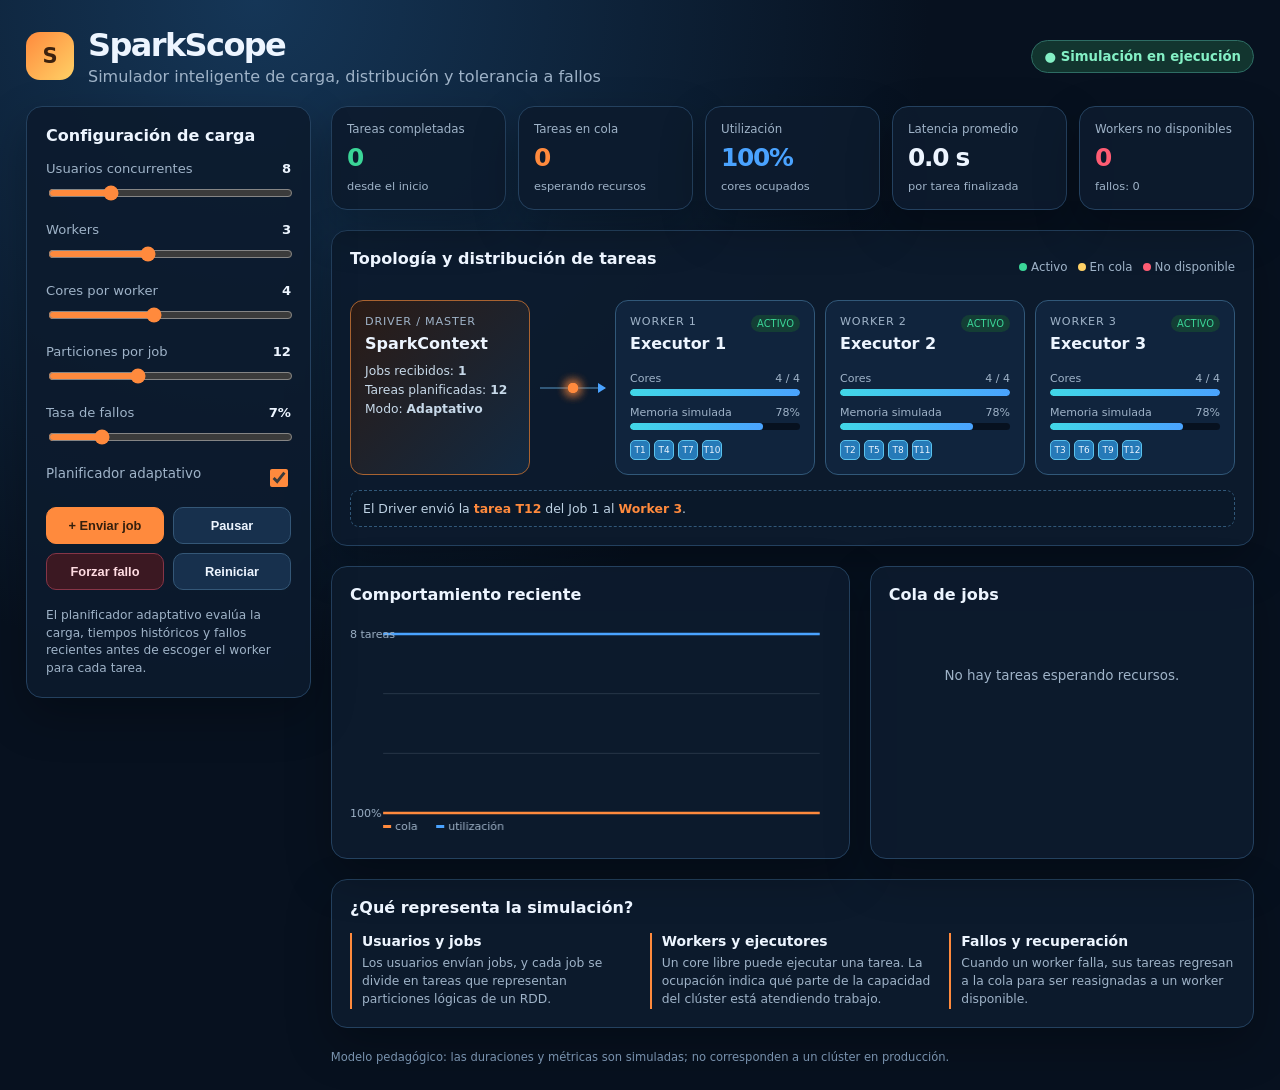
==== commit 5ec56f6c: "refactorizar a archivo unico html" ====
--- a/Simulador_Spark/index.html
+++ b/Simulador_Spark/index.html
@@ -4,8 +4,26 @@
   <meta charset="utf-8">
   <meta name="viewport" content="width=device-width, initial-scale=1">
   <title>SparkScope | Simulador Apache Spark</title>
-  <!-- Los estilos viven en css/style.css para separarlos de la estructura HTML. -->
-  <link rel="stylesheet" href="css/style.css">
+  <style>
+    /*
+     * SparkScope — estilos de la interfaz.
+     * Este archivo define el diseño visual, los colores de estado y la adaptación
+     * para pantallas pequeñas. No contiene lógica de simulación.
+     */
+    
+    :root{--bg:#07111f;--panel:#0d1b2e;--line:#24415f;--text:#edf5ff;--muted:#9fb3c8;--blue:#4aa3ff;--cyan:#41d7e7;--orange:#ff8a3d;--red:#ff5c73;--green:#3bd698;--yellow:#ffd166}
+        *{box-sizing:border-box} body{margin:0;background:radial-gradient(circle at 20% 0,#153657 0,var(--bg) 45%);color:var(--text);font-family:Inter,system-ui,sans-serif}
+        .shell{max-width:1500px;margin:auto;padding:26px}.head{display:flex;justify-content:space-between;gap:18px;align-items:center;margin-bottom:20px}.brand{display:flex;gap:14px;align-items:center}.logo{width:48px;height:48px;display:grid;place-items:center;border-radius:14px;background:linear-gradient(135deg,var(--orange),#ffd166);color:#3b210f;font-weight:900;font-size:21px}.head h1{margin:0;font-size:2rem;letter-spacing:-.05em}.head p{margin:3px 0 0;color:var(--muted)}.status{border:1px solid #2e6d64;color:#84f0c5;background:#12352f;border-radius:20px;padding:8px 12px;font-size:.83rem;font-weight:700}
+        .layout{display:grid;grid-template-columns:285px minmax(0,1fr);gap:20px}.panel{background:rgba(13,27,46,.91);border:1px solid var(--line);border-radius:16px;box-shadow:0 18px 45px #0004}.controls{padding:19px;height:max-content;position:sticky;top:15px}h2{font-size:1rem;margin:0 0 16px}.control{margin-bottom:17px}.control-row{display:flex;justify-content:space-between;color:var(--muted);font-size:.82rem;margin-bottom:7px}.control-row b{color:var(--text)}input[type=range]{width:100%;accent-color:var(--orange)}.toggle{display:flex;justify-content:space-between;gap:10px;color:var(--muted);font-size:.84rem;margin-bottom:17px}.toggle input{accent-color:var(--orange);width:18px;height:18px}.buttons{display:grid;grid-template-columns:1fr 1fr;gap:9px}.btn{border:1px solid #345777;border-radius:10px;padding:10px;background:#17304d;color:var(--text);font-weight:700;font-size:.8rem;cursor:pointer}.btn:hover{background:#204264}.primary{background:var(--orange);border-color:var(--orange);color:#35200e}.danger{background:#3b1822;border-color:#863547;color:#ffdce2}.note{color:var(--muted);font-size:.76rem;line-height:1.45;margin:17px 0 0}
+        .metrics{display:grid;grid-template-columns:repeat(5,1fr);gap:12px;margin-bottom:20px}.metric{padding:15px}.metric label{display:block;color:var(--muted);font-size:.74rem}.metric strong{display:block;font-size:1.55rem;letter-spacing:-.05em;margin:7px 0 3px}.metric small{color:var(--muted);font-size:.71rem}.green{color:var(--green)}.orange{color:var(--orange)}.blue{color:var(--blue)}.red{color:var(--red)}
+        .cluster{padding:18px;margin-bottom:20px}.cluster-head{display:flex;justify-content:space-between;gap:10px;align-items:center;margin-bottom:16px}.legend{color:var(--muted);font-size:.74rem}.legend span{margin-left:10px}.legend i{display:inline-block;width:8px;height:8px;border-radius:50%;margin-right:4px}.topology{display:grid;grid-template-columns:180px 65px minmax(0,1fr);align-items:stretch;gap:10px}.node{padding:14px;border:1px solid #315879;border-radius:13px;background:#10243d}.driver{border-color:#a96331;background:linear-gradient(135deg,#2b1b15,#122941)}.type{font-size:.7rem;letter-spacing:.07em;text-transform:uppercase;color:var(--muted)}.name{font-weight:850;margin:6px 0 9px}.node-data{font-size:.77rem;line-height:1.55;color:#c7d9e9}
+        /* Línea y paquetes animados: representan el envío de tareas del Driver
+           hacia los executors. El movimiento no representa tráfico de red real. */
+        .arrow{display:grid;place-items:center;position:relative;min-height:130px}.route{width:100%;height:2px;background:#315879;display:block;position:relative}.route::after{content:"";position:absolute;right:-1px;top:-4px;border-left:8px solid var(--blue);border-top:5px solid transparent;border-bottom:5px solid transparent}.packet{position:absolute;width:10px;height:10px;border-radius:50%;background:var(--orange);box-shadow:0 0 12px var(--orange);animation:dispatch 1.7s linear infinite}.packet-two{animation-delay:.55s}.packet-three{animation-delay:1.1s}@keyframes dispatch{0%{left:3%;opacity:0}15%{opacity:1}85%{opacity:1}100%{left:88%;opacity:0}}.dispatch-summary{margin:15px 0 0;padding:10px 12px;border-radius:9px;border:1px dashed #315879;background:#0a1829;color:#bed2e4;font-size:.78rem}.dispatch-summary strong{color:var(--orange)}
+        .workers{display:grid;grid-template-columns:repeat(auto-fit,minmax(172px,1fr));gap:10px}.worker.down{background:#2a1621;border-color:#8d3549}.worker.receiving{border-color:var(--orange);animation:workerPulse .9s ease-out}.worker-top{display:flex;justify-content:space-between;gap:6px}.badge{font-size:.62rem;border-radius:20px;padding:3px 6px;background:#143e35;color:var(--green);height:max-content}.down .badge{color:#ff9cac;background:#4a1927}.bar-label{display:flex;justify-content:space-between;color:var(--muted);font-size:.69rem;margin:10px 0 4px}.bar{height:7px;background:#07111f;border-radius:20px;overflow:hidden}.bar div{height:100%;background:linear-gradient(90deg,var(--cyan),var(--blue));border-radius:20px}.down .bar div{background:var(--red)}.tasks{display:flex;flex-wrap:wrap;gap:4px;margin-top:10px}.task{width:20px;height:20px;border:1px solid #5bc2ec;background:#267ab8;border-radius:5px;display:grid;place-items:center;font-size:.56rem}.empty{background:#162b42;border-color:#29445e;color:#66809a}@keyframes workerPulse{0%{box-shadow:0 0 0 0 rgba(255,138,61,.75)}100%{box-shadow:0 0 0 15px rgba(255,138,61,0)}}
+        .bottom{display:grid;grid-template-columns:1.35fr 1fr;gap:20px}.chart,.queue,.info{padding:18px}canvas{width:100%;height:220px;display:block;margin-top:12px}.jobs{display:grid;gap:8px;max-height:250px;overflow:auto}.job{border-left:3px solid var(--yellow);padding:8px 10px;background:#10243d;border-radius:0 8px 8px 0;font-size:.78rem}.job span{color:var(--muted)}.empty-msg{color:var(--muted);text-align:center;padding:48px 8px;font-size:.84rem}.info{margin-top:20px}.info-grid{display:grid;grid-template-columns:repeat(3,1fr);gap:14px}.info-item{border-left:2px solid var(--orange);padding-left:10px}.info-item h3{font-size:.87rem;margin:0}.info-item p{color:var(--muted);font-size:.77rem;line-height:1.45;margin:6px 0 0}footer{text-align:center;color:#7892ad;font-size:.72rem;margin:22px 0 0}
+        @media(max-width:1080px){.layout{grid-template-columns:1fr}.controls{position:static}.metrics{grid-template-columns:repeat(3,1fr)}}@media(max-width:680px){.shell{padding:15px}.head{align-items:flex-start}.head h1{font-size:1.55rem}.head p{font-size:.8rem}.status{display:none}.metrics,.bottom,.info-grid{grid-template-columns:1fr}.topology{grid-template-columns:1fr}.arrow{transform:rotate(90deg);min-height:28px}}
+  </style>
 </head>
 <body>
   <div class="shell">
@@ -64,9 +82,69 @@
     </div>
     <footer>Modelo pedagógico: las duraciones y métricas son simuladas; no corresponden a un clúster en producción.</footer>
   </div>
-  <!-- La lógica del simulador se carga después de construir la página. -->
-  <script src="js/app.js" defer></script>
+  <script>
+    /*
+     * SparkScope — motor de la simulación.
+     * Contiene el estado del clúster simulado, el planificador, los fallos,
+     * las métricas y las actualizaciones visuales de la interfaz.
+     */
+    
+    "use strict";
+        // Controles que permiten modificar el tamaño y comportamiento del clúster.
+        const input = {
+          users: document.getElementById("users"), workers: document.getElementById("workers"),
+          cores: document.getElementById("cores"), partitions: document.getElementById("partitions"),
+          faultRate: document.getElementById("faultRate"), adaptive: document.getElementById("adaptive")
+        };
+        const labels = {
+          users: document.getElementById("usersValue"), workers: document.getElementById("workersValue"),
+          cores: document.getElementById("coresValue"), partitions: document.getElementById("partitionsValue"),
+          faultRate: document.getElementById("faultValue")
+        };
+        // Estado central. Las tareas viven en cola o dentro de un worker.
+        const state = {running:true, jobId:0, taskId:0, completed:0, failures:0, totalLatency:0, jobsReceived:0, scheduled:0, autoClock:0, workers:[], queue:[], history:[], lastDispatch:null};
+        function settings(){return {users:+input.users.value,workerCount:+input.workers.value,cores:+input.cores.value,partitions:+input.partitions.value,faultRate:+input.faultRate.value,adaptive:input.adaptive.checked};}
+        function random(min,max){return Math.floor(Math.random()*(max-min+1))+min;}
+        function updateLabels(){labels.users.textContent=input.users.value;labels.workers.textContent=input.workers.value;labels.cores.textContent=input.cores.value;labels.partitions.textContent=input.partitions.value;labels.faultRate.textContent=input.faultRate.value+"%";}
+        function worker(id){return {id:id,status:"up",recovery:0,tasks:[],durations:[],recentFailures:0,pulse:0};}
+        // Si se reducen workers, sus tareas no se pierden: regresan a la cola.
+        function syncWorkers(){const total=settings().workerCount;while(state.workers.length<total)state.workers.push(worker(state.workers.length+1));while(state.workers.length>total){const removed=state.workers.pop();removed.tasks.forEach(function(t){t.assignedTo=null;state.queue.unshift(t);});}}
+        // Un job se divide en una tarea por cada partición seleccionada.
+        function submitJob(){const cfg=settings(),id=++state.jobId;for(let i=0;i<cfg.partitions;i+=1)state.queue.push({id:++state.taskId,jobId:id,remaining:random(4,11),original:0,wait:0,assignedTo:null});state.jobsReceived+=1;state.scheduled+=cfg.partitions;}
+        function freeWorkers(){const cfg=settings();return state.workers.filter(function(w){return w.status==="up"&&w.tasks.length<cfg.cores;});}
+        // La puntuación representa una decisión adaptativa basada en observaciones previas.
+        function score(w,cores){const avg=w.durations.length?w.durations.reduce(function(a,b){return a+b;},0)/w.durations.length:7;return w.tasks.length/cores*5+avg*.18+w.tasks.length*.14+w.recentFailures*1.4;}
+        // Cuando una tarea se asigna, se registra el destino para alimentar el
+        // mensaje visual y se activa un pulso sobre el worker receptor.
+        function schedule(){const cfg=settings();let available=freeWorkers();while(state.queue.length&&available.length){let chosen=available[0];if(cfg.adaptive)chosen=available.reduce(function(best,candidate){return score(candidate,cfg.cores)<score(best,cfg.cores)?candidate:best;},available[0]);const task=state.queue.shift();task.assignedTo=chosen.id;task.original=task.remaining;chosen.tasks.push(task);chosen.pulse=2;state.lastDispatch={taskId:task.id,jobId:task.jobId,workerId:chosen.id};available=freeWorkers();}}
+        function progress(){state.workers.forEach(function(w){w.pulse=Math.max(0,w.pulse-1);if(w.status!=="up")return;for(let i=w.tasks.length-1;i>=0;i-=1){const task=w.tasks[i];task.remaining-=1;if(task.remaining<=0){const latency=task.original+task.wait;state.completed+=1;state.totalLatency+=latency;w.durations.push(task.original);if(w.durations.length>10)w.durations.shift();w.tasks.splice(i,1);}}});state.queue.forEach(function(t){t.wait+=1;});}
+        // Al fallar, las tareas activas vuelven a estar disponibles para reasignación.
+        function failWorker(w){if(!w||w.status!=="up")return false;w.status="down";w.recovery=random(5,10);w.recentFailures+=1;state.failures+=1;w.tasks.forEach(function(t){t.assignedTo=null;t.remaining=Math.max(2,t.remaining);state.queue.unshift(t);});w.tasks=[];return true;}
+        function recover(){state.workers.forEach(function(w){if(w.status==="down"){w.recovery-=1;if(w.recovery<=0){w.status="up";w.recentFailures=Math.max(0,w.recentFailures-1);}}});}
+        function autoJob(){const cfg=settings();state.autoClock+=1;const interval=Math.max(3,19-Math.floor(cfg.users/2));if(state.autoClock>=interval){submitJob();state.autoClock=0;}}
+        function randomFailure(){const cfg=settings();if(Math.random()<cfg.faultRate/1000){const candidates=state.workers.filter(function(w){return w.status==="up";});if(candidates.length)failWorker(candidates[random(0,candidates.length-1)]);}}
+        function pct(value,total){return total?Math.min(100,Math.round(value*100/total)):0;}
+        function record(){const cfg=settings(),capacity=state.workers.length*cfg.cores,active=state.workers.reduce(function(sum,w){return sum+w.tasks.length;},0);state.history.push({queue:state.queue.length,util:pct(active,capacity)});if(state.history.length>30)state.history.shift();}
+        function renderWorkers(){const cfg=settings(),box=document.getElementById("workersContainer");box.innerHTML="";state.workers.forEach(function(w){const active=w.tasks.length,memory=Math.min(100,active*18+(w.status==="down"?0:6)),card=document.createElement("article");card.className="node worker"+(w.status==="down"?" down":"")+(w.pulse>0?" receiving":"");let tasks="";for(let i=0;i<cfg.cores;i+=1){const t=w.tasks[i];tasks+=t?'<div class="task" title="Job '+t.jobId+', tarea '+t.id+'">T'+t.id+"</div>":'<div class="task empty">·</div>';}const status=w.status==="down"?"RECUPERANDO "+w.recovery+"s":"ACTIVO";card.innerHTML='<div class="worker-top"><div><div class="type">Worker '+w.id+'</div><div class="name">Executor '+w.id+'</div></div><span class="badge">'+status+"</span></div>"+'<div class="bar-label"><span>Cores</span><span>'+active+" / "+cfg.cores+"</span></div><div class=\"bar\"><div style=\"width:"+pct(active,cfg.cores)+'%"></div></div><div class="bar-label"><span>Memoria simulada</span><span>'+memory+'%</span></div><div class="bar"><div style="width:'+memory+'%"></div></div><div class="tasks">'+tasks+"</div>";box.appendChild(card);});}
+        function renderJobs(){const box=document.getElementById("jobs");if(!state.queue.length){box.innerHTML='<div class="empty-msg">No hay tareas esperando recursos.</div>';return;}const grouped={};state.queue.forEach(function(t){grouped[t.jobId]=(grouped[t.jobId]||0)+1;});box.innerHTML=Object.keys(grouped).slice(0,8).map(function(id){return '<div class="job"><b>Job '+id+"</b><br><span>"+grouped[id]+" tarea(s) pendientes</span></div>";}).join("");}
+        function renderMetrics(){const cfg=settings(),capacity=state.workers.length*cfg.cores,active=state.workers.reduce(function(sum,w){return sum+w.tasks.length;},0),down=state.workers.filter(function(w){return w.status!=="up";}).length;document.getElementById("completed").textContent=state.completed;document.getElementById("queued").textContent=state.queue.length;document.getElementById("utilization").textContent=pct(active,capacity)+"%";document.getElementById("latency").textContent=(state.completed?state.totalLatency/state.completed:0).toFixed(1)+" s";document.getElementById("down").textContent=down;document.getElementById("failures").textContent=state.failures;document.getElementById("jobsReceived").textContent=state.jobsReceived;document.getElementById("scheduled").textContent=state.scheduled;document.getElementById("mode").textContent=cfg.adaptive?"Adaptativo":"Primero disponible";document.getElementById("status").textContent=state.running?"● Simulación en ejecución":"● Simulación pausada";}
+        // Gráfica Canvas propia para que el archivo no dependa de una biblioteca o CDN.
+        function renderChart(){const canvas=document.getElementById("chart"),rect=canvas.getBoundingClientRect(),ratio=window.devicePixelRatio||1,ctx=canvas.getContext("2d");canvas.width=Math.max(1,Math.floor(rect.width*ratio));canvas.height=Math.max(1,Math.floor(rect.height*ratio));ctx.scale(ratio,ratio);const w=rect.width,h=rect.height,p={l:33,r:12,t:14,b:27},data=state.history.length?state.history:[{queue:0,util:0}],maxQueue=Math.max(8,data.reduce(function(m,v){return Math.max(m,v.queue);},0));ctx.clearRect(0,0,w,h);ctx.strokeStyle="rgba(159,179,200,.18)";for(let i=0;i<4;i+=1){const y=p.t+i*(h-p.t-p.b)/3;ctx.beginPath();ctx.moveTo(p.l,y);ctx.lineTo(w-p.r,y);ctx.stroke();}function line(key,max,color){ctx.strokeStyle=color;ctx.lineWidth=2.5;ctx.beginPath();data.forEach(function(v,i){const x=p.l+i*(w-p.l-p.r)/Math.max(1,data.length-1),y=h-p.b-v[key]*(h-p.t-p.b)/max;if(i===0)ctx.moveTo(x,y);else ctx.lineTo(x,y);});ctx.stroke();}line("queue",maxQueue,"#ff8a3d");line("util",100,"#4aa3ff");ctx.font="11px system-ui";ctx.fillStyle="#ff8a3d";ctx.fillRect(p.l,h-15,8,3);ctx.fillStyle="#9fb3c8";ctx.fillText("cola",p.l+12,h-10);ctx.fillStyle="#4aa3ff";ctx.fillRect(p.l+53,h-15,8,3);ctx.fillStyle="#9fb3c8";ctx.fillText("utilización",p.l+65,h-10);ctx.fillText(maxQueue+" tareas",0,p.t+4);ctx.fillText("100%",0,h-p.b+4);}
+        function renderDispatch(){const box=document.getElementById("dispatchSummary"),last=state.lastDispatch;if(!last){box.textContent="El Driver está esperando tareas para distribuir.";return;}box.innerHTML="El Driver envió la <strong>tarea T"+last.taskId+"</strong> del Job "+last.jobId+" al <strong>Worker "+last.workerId+"</strong>."; }
+        function render(){renderMetrics();renderWorkers();renderJobs();renderDispatch();renderChart();}
+        // Bucle: recuperación, progreso, nueva carga, fallos, planificación y renderizado.
+        function tick(){if(!state.running)return;syncWorkers();recover();progress();autoJob();randomFailure();schedule();record();render();}
+        function reset(){Object.assign(state,{running:true,jobId:0,taskId:0,completed:0,failures:0,totalLatency:0,jobsReceived:0,scheduled:0,autoClock:0,workers:[],queue:[],history:[],lastDispatch:null});syncWorkers();submitJob();schedule();record();document.getElementById("toggle").textContent="Pausar";render();}
+        Object.keys(input).forEach(function(key){input[key].addEventListener("input",function(){updateLabels();syncWorkers();schedule();render();});});
+        document.getElementById("addJob").addEventListener("click",function(){submitJob();schedule();render();});
+        document.getElementById("toggle").addEventListener("click",function(){state.running=!state.running;this.textContent=state.running?"Pausar":"Reanudar";render();});
+        document.getElementById("fail").addEventListener("click",function(){const candidates=state.workers.filter(function(w){return w.status==="up";});if(candidates.length)failWorker(candidates[random(0,candidates.length-1)]);schedule();render();});
+        document.getElementById("reset").addEventListener("click",reset);window.addEventListener("resize",renderChart);
+        updateLabels();reset();window.setInterval(tick,700);
+  </script>
 </body>
 </html>
 
 
+
+
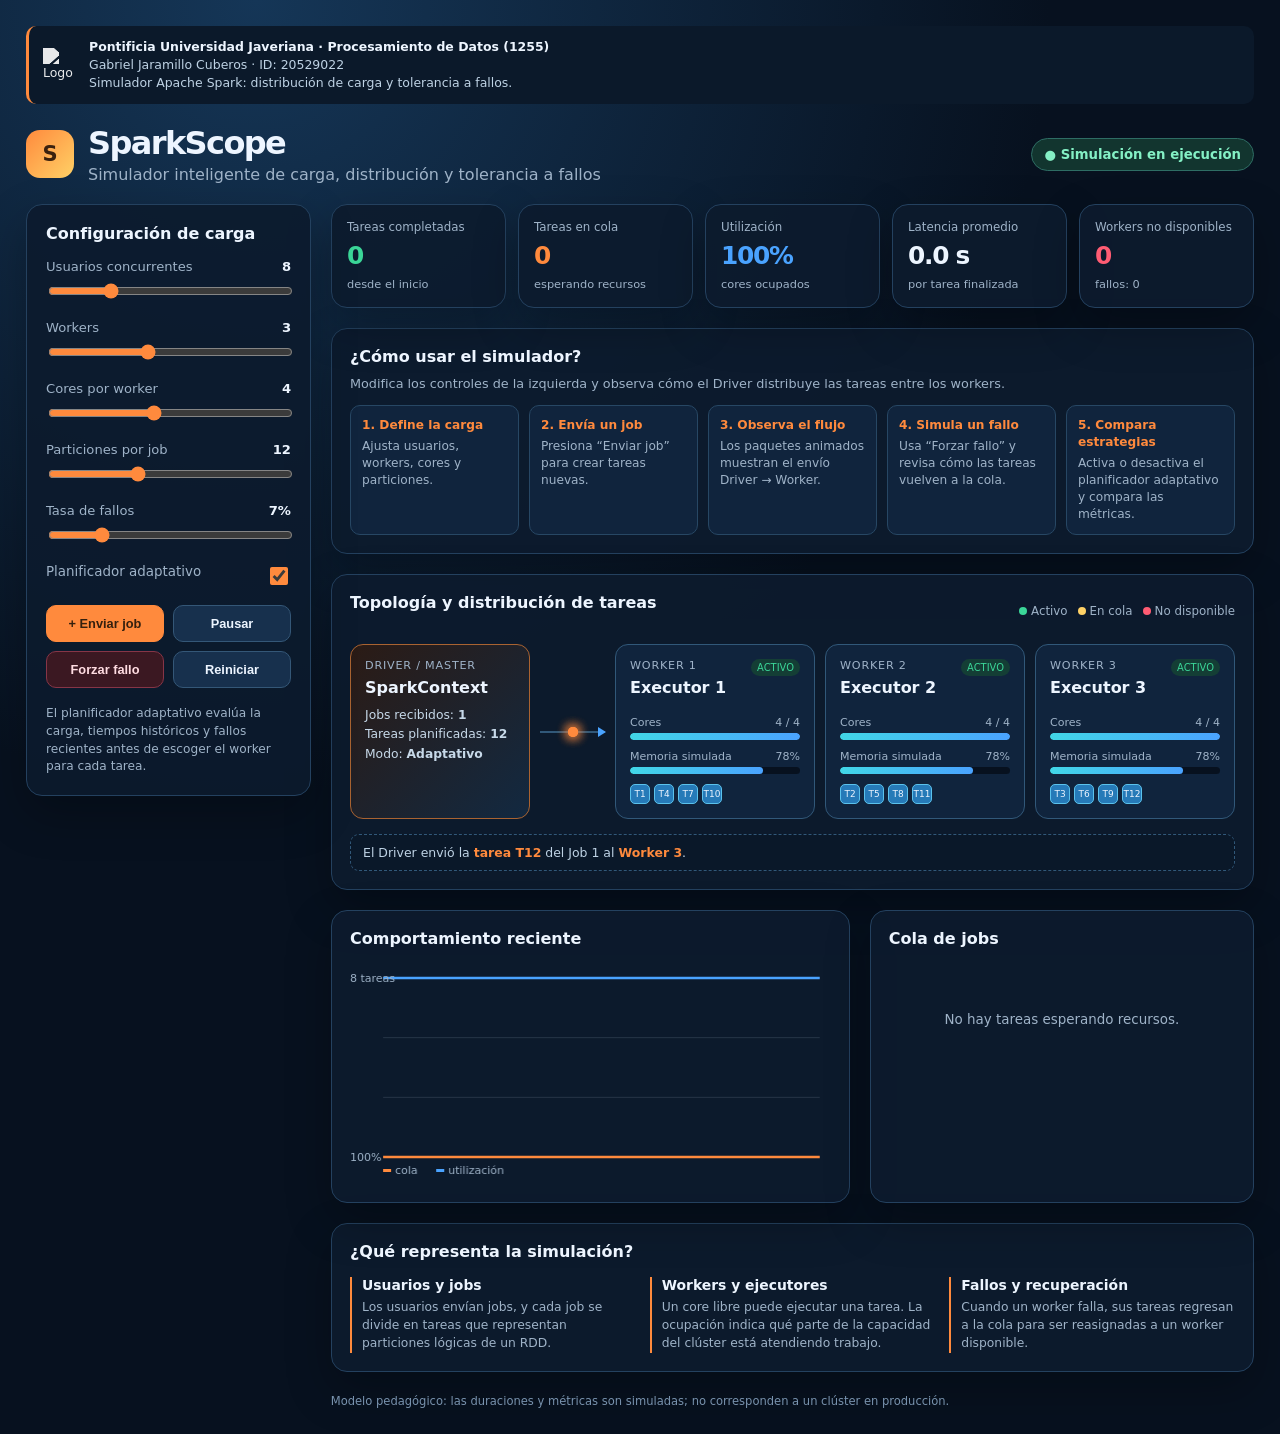
==== commit e380fe5c: "agregar membrete y tutorial" ====
--- a/Simulador_Spark/index.html
+++ b/Simulador_Spark/index.html
@@ -13,20 +13,30 @@
     
     :root{--bg:#07111f;--panel:#0d1b2e;--line:#24415f;--text:#edf5ff;--muted:#9fb3c8;--blue:#4aa3ff;--cyan:#41d7e7;--orange:#ff8a3d;--red:#ff5c73;--green:#3bd698;--yellow:#ffd166}
         *{box-sizing:border-box} body{margin:0;background:radial-gradient(circle at 20% 0,#153657 0,var(--bg) 45%);color:var(--text);font-family:Inter,system-ui,sans-serif}
-        .shell{max-width:1500px;margin:auto;padding:26px}.head{display:flex;justify-content:space-between;gap:18px;align-items:center;margin-bottom:20px}.brand{display:flex;gap:14px;align-items:center}.logo{width:48px;height:48px;display:grid;place-items:center;border-radius:14px;background:linear-gradient(135deg,var(--orange),#ffd166);color:#3b210f;font-weight:900;font-size:21px}.head h1{margin:0;font-size:2rem;letter-spacing:-.05em}.head p{margin:3px 0 0;color:var(--muted)}.status{border:1px solid #2e6d64;color:#84f0c5;background:#12352f;border-radius:20px;padding:8px 12px;font-size:.83rem;font-weight:700}
+    .shell{max-width:1500px;margin:auto;padding:26px}.university-banner{display:flex;align-items:center;gap:12px;margin:0 0 20px;padding:12px 14px;border-left:3px solid var(--orange);border-radius:10px;background:#0b192a;color:#bed2e4;font-size:.78rem;line-height:1.45}.university-banner img{width:34px;height:34px;object-fit:contain;filter:brightness(0) invert(1);opacity:.9}.university-banner strong{color:var(--text)}.head{display:flex;justify-content:space-between;gap:18px;align-items:center;margin-bottom:20px}.brand{display:flex;gap:14px;align-items:center}.logo{width:48px;height:48px;display:grid;place-items:center;border-radius:14px;background:linear-gradient(135deg,var(--orange),#ffd166);color:#3b210f;font-weight:900;font-size:21px}.head h1{margin:0;font-size:2rem;letter-spacing:-.05em}.head p{margin:3px 0 0;color:var(--muted)}.status{border:1px solid #2e6d64;color:#84f0c5;background:#12352f;border-radius:20px;padding:8px 12px;font-size:.83rem;font-weight:700}
         .layout{display:grid;grid-template-columns:285px minmax(0,1fr);gap:20px}.panel{background:rgba(13,27,46,.91);border:1px solid var(--line);border-radius:16px;box-shadow:0 18px 45px #0004}.controls{padding:19px;height:max-content;position:sticky;top:15px}h2{font-size:1rem;margin:0 0 16px}.control{margin-bottom:17px}.control-row{display:flex;justify-content:space-between;color:var(--muted);font-size:.82rem;margin-bottom:7px}.control-row b{color:var(--text)}input[type=range]{width:100%;accent-color:var(--orange)}.toggle{display:flex;justify-content:space-between;gap:10px;color:var(--muted);font-size:.84rem;margin-bottom:17px}.toggle input{accent-color:var(--orange);width:18px;height:18px}.buttons{display:grid;grid-template-columns:1fr 1fr;gap:9px}.btn{border:1px solid #345777;border-radius:10px;padding:10px;background:#17304d;color:var(--text);font-weight:700;font-size:.8rem;cursor:pointer}.btn:hover{background:#204264}.primary{background:var(--orange);border-color:var(--orange);color:#35200e}.danger{background:#3b1822;border-color:#863547;color:#ffdce2}.note{color:var(--muted);font-size:.76rem;line-height:1.45;margin:17px 0 0}
-        .metrics{display:grid;grid-template-columns:repeat(5,1fr);gap:12px;margin-bottom:20px}.metric{padding:15px}.metric label{display:block;color:var(--muted);font-size:.74rem}.metric strong{display:block;font-size:1.55rem;letter-spacing:-.05em;margin:7px 0 3px}.metric small{color:var(--muted);font-size:.71rem}.green{color:var(--green)}.orange{color:var(--orange)}.blue{color:var(--blue)}.red{color:var(--red)}
+    .metrics{display:grid;grid-template-columns:repeat(5,1fr);gap:12px;margin-bottom:20px}.metric{padding:15px}.metric label{display:block;color:var(--muted);font-size:.74rem}.metric strong{display:block;font-size:1.55rem;letter-spacing:-.05em;margin:7px 0 3px}.metric small{color:var(--muted);font-size:.71rem}.green{color:var(--green)}.orange{color:var(--orange)}.blue{color:var(--blue)}.red{color:var(--red)}
+    .guide{padding:18px;margin-bottom:20px}.guide h2{margin-bottom:10px}.guide p{margin:0 0 14px;color:var(--muted);font-size:.8rem}.guide-grid{display:grid;grid-template-columns:repeat(5,1fr);gap:10px}.guide-step{padding:11px;border-radius:10px;background:#10243d;border:1px solid #274764;font-size:.76rem;line-height:1.4}.guide-step b{display:block;color:var(--orange);margin-bottom:4px}.guide-step span{color:var(--muted)}
         .cluster{padding:18px;margin-bottom:20px}.cluster-head{display:flex;justify-content:space-between;gap:10px;align-items:center;margin-bottom:16px}.legend{color:var(--muted);font-size:.74rem}.legend span{margin-left:10px}.legend i{display:inline-block;width:8px;height:8px;border-radius:50%;margin-right:4px}.topology{display:grid;grid-template-columns:180px 65px minmax(0,1fr);align-items:stretch;gap:10px}.node{padding:14px;border:1px solid #315879;border-radius:13px;background:#10243d}.driver{border-color:#a96331;background:linear-gradient(135deg,#2b1b15,#122941)}.type{font-size:.7rem;letter-spacing:.07em;text-transform:uppercase;color:var(--muted)}.name{font-weight:850;margin:6px 0 9px}.node-data{font-size:.77rem;line-height:1.55;color:#c7d9e9}
         /* Línea y paquetes animados: representan el envío de tareas del Driver
            hacia los executors. El movimiento no representa tráfico de red real. */
         .arrow{display:grid;place-items:center;position:relative;min-height:130px}.route{width:100%;height:2px;background:#315879;display:block;position:relative}.route::after{content:"";position:absolute;right:-1px;top:-4px;border-left:8px solid var(--blue);border-top:5px solid transparent;border-bottom:5px solid transparent}.packet{position:absolute;width:10px;height:10px;border-radius:50%;background:var(--orange);box-shadow:0 0 12px var(--orange);animation:dispatch 1.7s linear infinite}.packet-two{animation-delay:.55s}.packet-three{animation-delay:1.1s}@keyframes dispatch{0%{left:3%;opacity:0}15%{opacity:1}85%{opacity:1}100%{left:88%;opacity:0}}.dispatch-summary{margin:15px 0 0;padding:10px 12px;border-radius:9px;border:1px dashed #315879;background:#0a1829;color:#bed2e4;font-size:.78rem}.dispatch-summary strong{color:var(--orange)}
         .workers{display:grid;grid-template-columns:repeat(auto-fit,minmax(172px,1fr));gap:10px}.worker.down{background:#2a1621;border-color:#8d3549}.worker.receiving{border-color:var(--orange);animation:workerPulse .9s ease-out}.worker-top{display:flex;justify-content:space-between;gap:6px}.badge{font-size:.62rem;border-radius:20px;padding:3px 6px;background:#143e35;color:var(--green);height:max-content}.down .badge{color:#ff9cac;background:#4a1927}.bar-label{display:flex;justify-content:space-between;color:var(--muted);font-size:.69rem;margin:10px 0 4px}.bar{height:7px;background:#07111f;border-radius:20px;overflow:hidden}.bar div{height:100%;background:linear-gradient(90deg,var(--cyan),var(--blue));border-radius:20px}.down .bar div{background:var(--red)}.tasks{display:flex;flex-wrap:wrap;gap:4px;margin-top:10px}.task{width:20px;height:20px;border:1px solid #5bc2ec;background:#267ab8;border-radius:5px;display:grid;place-items:center;font-size:.56rem}.empty{background:#162b42;border-color:#29445e;color:#66809a}@keyframes workerPulse{0%{box-shadow:0 0 0 0 rgba(255,138,61,.75)}100%{box-shadow:0 0 0 15px rgba(255,138,61,0)}}
         .bottom{display:grid;grid-template-columns:1.35fr 1fr;gap:20px}.chart,.queue,.info{padding:18px}canvas{width:100%;height:220px;display:block;margin-top:12px}.jobs{display:grid;gap:8px;max-height:250px;overflow:auto}.job{border-left:3px solid var(--yellow);padding:8px 10px;background:#10243d;border-radius:0 8px 8px 0;font-size:.78rem}.job span{color:var(--muted)}.empty-msg{color:var(--muted);text-align:center;padding:48px 8px;font-size:.84rem}.info{margin-top:20px}.info-grid{display:grid;grid-template-columns:repeat(3,1fr);gap:14px}.info-item{border-left:2px solid var(--orange);padding-left:10px}.info-item h3{font-size:.87rem;margin:0}.info-item p{color:var(--muted);font-size:.77rem;line-height:1.45;margin:6px 0 0}footer{text-align:center;color:#7892ad;font-size:.72rem;margin:22px 0 0}
-        @media(max-width:1080px){.layout{grid-template-columns:1fr}.controls{position:static}.metrics{grid-template-columns:repeat(3,1fr)}}@media(max-width:680px){.shell{padding:15px}.head{align-items:flex-start}.head h1{font-size:1.55rem}.head p{font-size:.8rem}.status{display:none}.metrics,.bottom,.info-grid{grid-template-columns:1fr}.topology{grid-template-columns:1fr}.arrow{transform:rotate(90deg);min-height:28px}}
+    @media(max-width:1080px){.layout{grid-template-columns:1fr}.controls{position:static}.metrics{grid-template-columns:repeat(3,1fr)}.guide-grid{grid-template-columns:repeat(3,1fr)}}@media(max-width:680px){.shell{padding:15px}.university-banner{align-items:flex-start}.head{align-items:flex-start}.head h1{font-size:1.55rem}.head p{font-size:.8rem}.status{display:none}.metrics,.bottom,.info-grid,.guide-grid{grid-template-columns:1fr}.topology{grid-template-columns:1fr}.arrow{transform:rotate(90deg);min-height:28px}}
   </style>
 </head>
 <body>
   <div class="shell">
+    <!-- Membrete académico, siguiendo el formato usado en los cuadernos del proyecto. -->
+    <section class="university-banner">
+      <img src="https://images.seeklogo.com/logo-png/11/1/pontificia-universidad-javeriana-logo-png_seeklogo-110703.png" alt="Logo Pontificia Universidad Javeriana">
+      <div>
+        <strong>Pontificia Universidad Javeriana · Procesamiento de Datos (1255)</strong><br>
+        Gabriel Jaramillo Cuberos · ID: 20529022<br>
+        Simulador Apache Spark: distribución de carga y tolerancia a fallos.
+      </div>
+    </section>
     <header class="head">
       <div class="brand"><div class="logo">S</div><div><h1>SparkScope</h1><p>Simulador inteligente de carga, distribución y tolerancia a fallos</p></div></div>
       <div class="status" id="status">● Simulación en ejecución</div>
@@ -50,6 +60,19 @@
           <article class="panel metric"><label>Utilización</label><strong class="blue" id="utilization">0%</strong><small>cores ocupados</small></article>
           <article class="panel metric"><label>Latencia promedio</label><strong id="latency">0.0 s</strong><small>por tarea finalizada</small></article>
           <article class="panel metric"><label>Workers no disponibles</label><strong class="red" id="down">0</strong><small>fallos: <span id="failures">0</span></small></article>
+        </section>
+        <!-- Guía integrada para que el simulador pueda entenderse sin consultar
+             documentación externa. -->
+        <section class="panel guide">
+          <h2>¿Cómo usar el simulador?</h2>
+          <p>Modifica los controles de la izquierda y observa cómo el Driver distribuye las tareas entre los workers.</p>
+          <div class="guide-grid">
+            <div class="guide-step"><b>1. Define la carga</b><span>Ajusta usuarios, workers, cores y particiones.</span></div>
+            <div class="guide-step"><b>2. Envía un job</b><span>Presiona “Enviar job” para crear tareas nuevas.</span></div>
+            <div class="guide-step"><b>3. Observa el flujo</b><span>Los paquetes animados muestran el envío Driver → Worker.</span></div>
+            <div class="guide-step"><b>4. Simula un fallo</b><span>Usa “Forzar fallo” y revisa cómo las tareas vuelven a la cola.</span></div>
+            <div class="guide-step"><b>5. Compara estrategias</b><span>Activa o desactiva el planificador adaptativo y compara las métricas.</span></div>
+          </div>
         </section>
         <section class="panel cluster">
           <div class="cluster-head"><h2>Topología y distribución de tareas</h2><div class="legend"><span><i style="background:#3bd698"></i>Activo</span><span><i style="background:#ffd166"></i>En cola</span><span><i style="background:#ff5c73"></i>No disponible</span></div></div>
